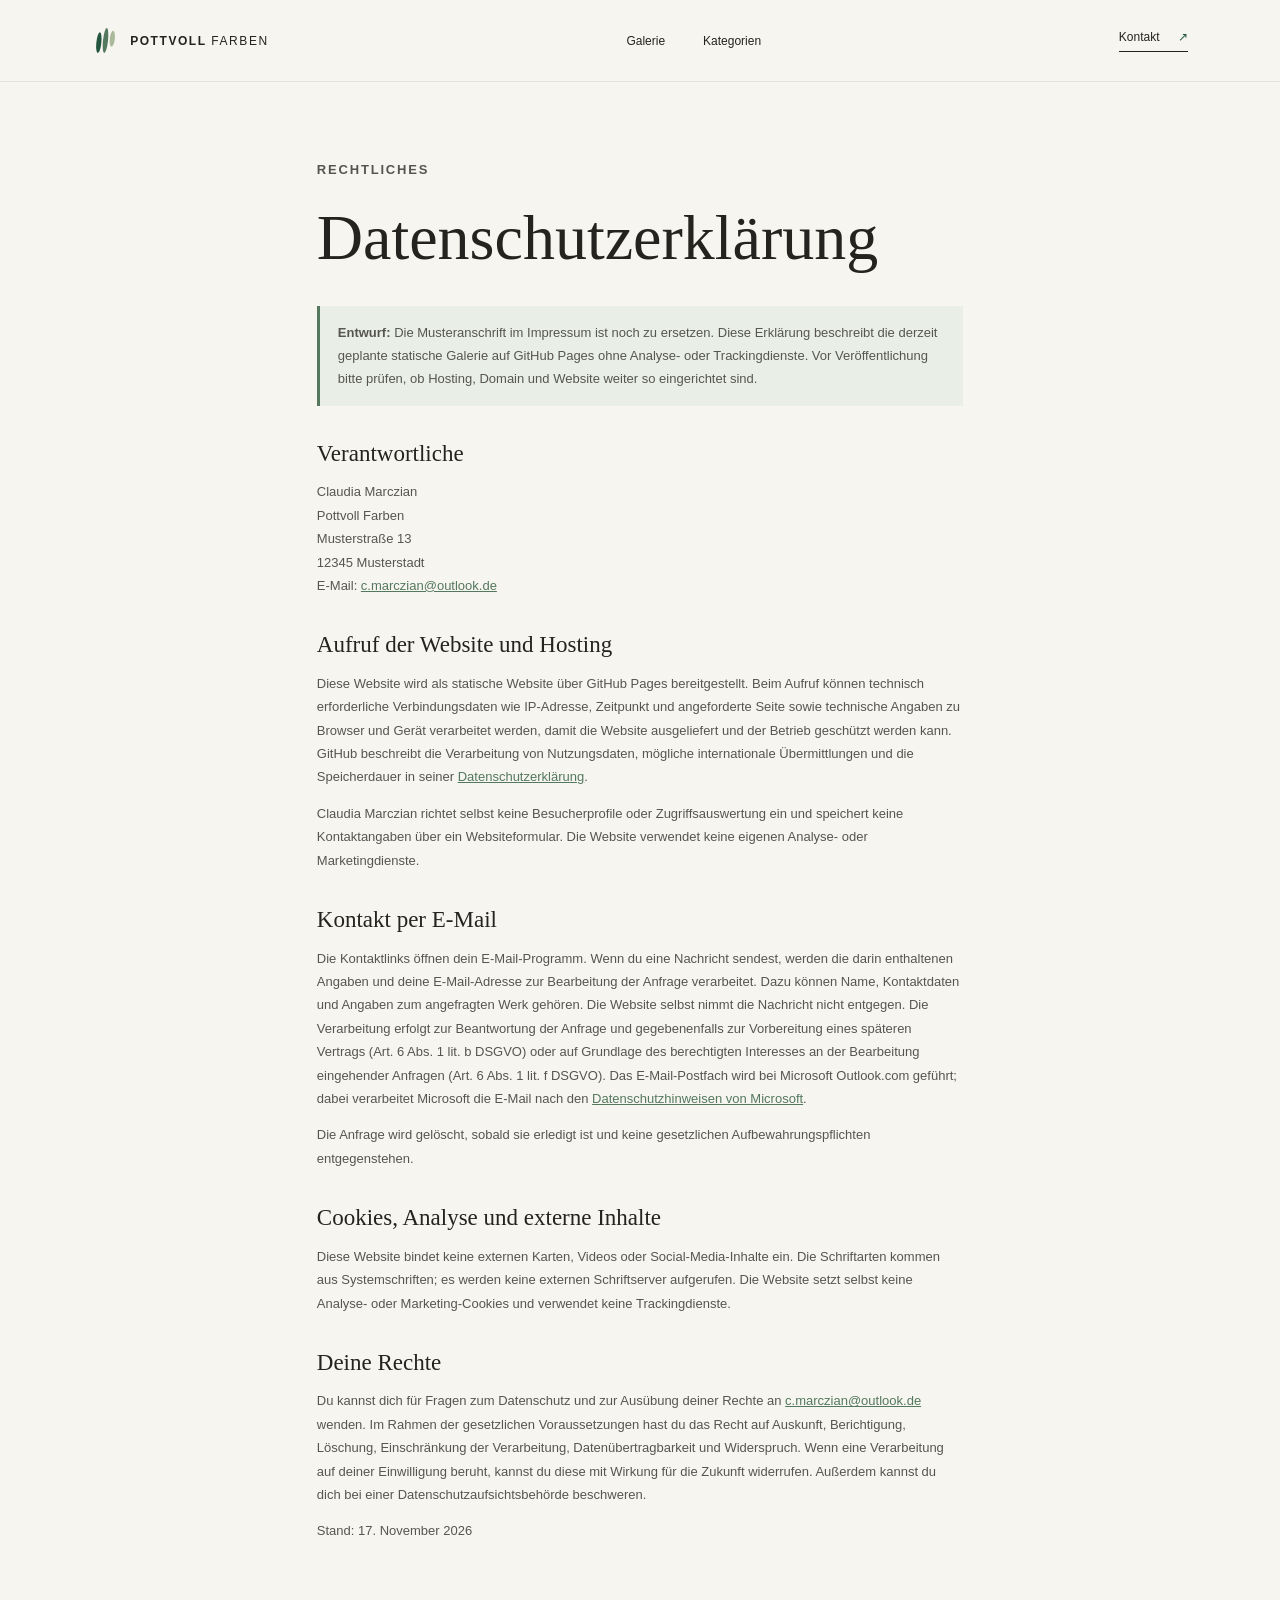
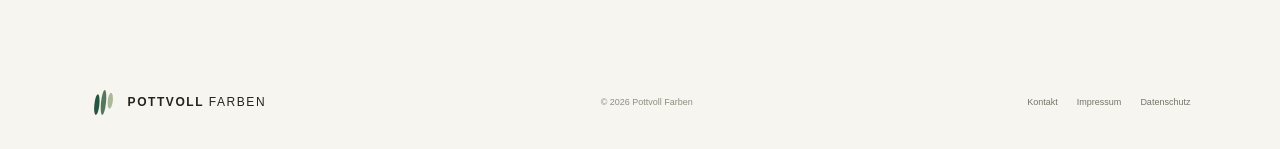
==== datenschutz.html @ c777bcc8 "2" ====
<!doctype html>
<html lang="de">
<head>
  <meta charset="utf-8" />
  <meta name="viewport" content="width=device-width, initial-scale=1" />
  <meta name="theme-color" content="#f7f5ef" />
  <title>Datenschutz — Pottvoll Farben</title>
  <link rel="stylesheet" href="styles.css" />
</head>
<body>
  <header class="site-header">
    <a class="brand" href="index.html" aria-label="Pottvoll Farben, Startseite"><span class="brand-mark"><i></i><i></i><i></i></span><span>POTTVOLL <b>FARBEN</b></span></a>
    <nav class="main-nav" aria-label="Hauptnavigation"><a href="index.html#galerie">Galerie</a><a href="index.html#themen">Kategorien</a></nav>
    <a class="contact-link" href="mailto:c.marczian@outlook.de">Kontakt <span>↗</span></a>
  </header>
  <main class="legal-page">
    <p class="eyebrow">Rechtliches</p>
    <h1>Datenschutzerklärung</h1>
    <p class="legal-notice"><strong>Entwurf:</strong> Die Musteranschrift im Impressum ist noch zu ersetzen. Diese Erklärung beschreibt die derzeit geplante statische Galerie auf GitHub Pages ohne Analyse- oder Trackingdienste. Vor Veröffentlichung bitte prüfen, ob Hosting, Domain und Website weiter so eingerichtet sind.</p>

    <h2>Verantwortliche</h2>
    <p>Claudia Marczian<br>Pottvoll Farben<br>Musterstraße 13<br>12345 Musterstadt<br>E-Mail: <a href="mailto:c.marczian@outlook.de">c.marczian@outlook.de</a></p>

    <h2>Aufruf der Website und Hosting</h2>
    <p>Diese Website wird als statische Website über GitHub Pages bereitgestellt. Beim Aufruf können technisch erforderliche Verbindungsdaten wie IP-Adresse, Zeitpunkt und angeforderte Seite sowie technische Angaben zu Browser und Gerät verarbeitet werden, damit die Website ausgeliefert und der Betrieb geschützt werden kann. GitHub beschreibt die Verarbeitung von Nutzungsdaten, mögliche internationale Übermittlungen und die Speicherdauer in seiner <a href="https://docs.github.com/en/site-policy/privacy-policies/github-general-privacy-statement" rel="noopener noreferrer">Datenschutzerklärung</a>.</p>
    <p>Claudia Marczian richtet selbst keine Besucherprofile oder Zugriffsauswertung ein und speichert keine Kontaktangaben über ein Websiteformular. Die Website verwendet keine eigenen Analyse- oder Marketingdienste.</p>

    <h2>Kontakt per E-Mail</h2>
    <p>Die Kontaktlinks öffnen dein E-Mail-Programm. Wenn du eine Nachricht sendest, werden die darin enthaltenen Angaben und deine E-Mail-Adresse zur Bearbeitung der Anfrage verarbeitet. Dazu können Name, Kontaktdaten und Angaben zum angefragten Werk gehören. Die Website selbst nimmt die Nachricht nicht entgegen. Die Verarbeitung erfolgt zur Beantwortung der Anfrage und gegebenenfalls zur Vorbereitung eines späteren Vertrags (Art. 6 Abs. 1 lit. b DSGVO) oder auf Grundlage des berechtigten Interesses an der Bearbeitung eingehender Anfragen (Art. 6 Abs. 1 lit. f DSGVO). Das E-Mail-Postfach wird bei Microsoft Outlook.com geführt; dabei verarbeitet Microsoft die E-Mail nach den <a href="https://www.microsoft.com/privacy/privacystatement" rel="noopener noreferrer">Datenschutzhinweisen von Microsoft</a>.</p>
    <p>Die Anfrage wird gelöscht, sobald sie erledigt ist und keine gesetzlichen Aufbewahrungspflichten entgegenstehen.</p>

    <h2>Cookies, Analyse und externe Inhalte</h2>
    <p>Diese Website bindet keine externen Karten, Videos oder Social-Media-Inhalte ein. Die Schriftarten kommen aus Systemschriften; es werden keine externen Schriftserver aufgerufen. Die Website setzt selbst keine Analyse- oder Marketing-Cookies und verwendet keine Trackingdienste.</p>

    <h2>Deine Rechte</h2>
    <p>Du kannst dich für Fragen zum Datenschutz und zur Ausübung deiner Rechte an <a href="mailto:c.marczian@outlook.de">c.marczian@outlook.de</a> wenden. Im Rahmen der gesetzlichen Voraussetzungen hast du das Recht auf Auskunft, Berichtigung, Löschung, Einschränkung der Verarbeitung, Datenübertragbarkeit und Widerspruch. Wenn eine Verarbeitung auf deiner Einwilligung beruht, kannst du diese mit Wirkung für die Zukunft widerrufen. Außerdem kannst du dich bei einer Datenschutzaufsichtsbehörde beschweren.</p>
    <p>Stand: 17. November 2026</p>
  </main>
  <footer class="site-footer"><a class="brand" href="index.html"><span class="brand-mark"><i></i><i></i><i></i></span><span>POTTVOLL <b>FARBEN</b></span></a><p>© <span id="year"></span> Pottvoll Farben</p><div><a href="mailto:c.marczian@outlook.de">Kontakt</a><a href="impressum.html">Impressum</a><a href="datenschutz.html" aria-current="page">Datenschutz</a></div></footer>
  <script>document.getElementById('year').textContent = new Date().getFullYear();</script>
</body>
</html>
---- styles.css ----
:root{--paper:#f7f5ef;--ink:#24231f;--muted:#77746b;--orange:#24563f;--blue:#315c48;--green:#53785d;--line:#dedbd2;--serif:Georgia,'Times New Roman',serif;--sans:Arial,Helvetica,sans-serif}*{box-sizing:border-box}html{scroll-behavior:smooth}body{margin:0;background:var(--paper);color:var(--ink);font-family:var(--sans);font-size:14px}.page-grain{position:fixed;inset:0;pointer-events:none;z-index:5;opacity:.07;background-image:url("data:image/svg+xml,%3Csvg viewBox='0 0 180 180' xmlns='http://www.w3.org/2000/svg'%3E%3Cfilter id='n'%3E%3CfeTurbulence type='fractalNoise' baseFrequency='.8' numOctaves='3' stitchTiles='stitch'/%3E%3C/filter%3E%3Crect width='100%25' height='100%25' filter='url(%23n)' opacity='.28'/%3E%3C/svg%3E")}.site-header{height:82px;padding:0 7.2%;display:flex;align-items:center;justify-content:space-between;border-bottom:1px solid rgba(36,35,31,.09);position:relative;z-index:8}.brand{display:inline-flex;align-items:center;gap:11px;color:var(--ink);text-decoration:none;font-size:12px;letter-spacing:.13em;font-weight:600}.brand b{font-weight:400}.brand-mark{height:27px;width:27px;display:flex;align-items:center;justify-content:center;gap:2px;transform:rotate(-18deg)}.brand-mark i{width:5px;height:21px;border-radius:50%;background:var(--orange);display:block;transform:rotate(24deg)}.brand-mark i:nth-child(2){height:25px;background:#53785d}.brand-mark i:nth-child(3){height:16px;background:#a9b99a}.main-nav{display:flex;gap:38px}.main-nav a,.site-footer a{color:var(--ink);text-decoration:none;font-size:12px}.main-nav a:hover,.site-footer a:hover{color:var(--orange)}.contact-link{font-size:12px;color:var(--ink);text-decoration:none;border-bottom:1px solid var(--ink);padding:0 0 7px}.contact-link span{margin-left:15px;color:var(--orange)}.menu-toggle{display:none;background:none;border:0}.hero{min-height:632px;padding:76px 11% 30px;display:grid;grid-template-columns:1fr 1.05fr;position:relative;overflow:hidden}.hero-copy{align-self:center;position:relative;z-index:2;padding-bottom:38px}.eyebrow{text-transform:uppercase;letter-spacing:.14em;font-size:9px;font-weight:600;color:var(--muted);margin:0 0 23px}.eyebrow-dot{display:inline-block;background:var(--orange);width:6px;height:6px;border-radius:100%;margin-right:7px;vertical-align:1px}.hero h1{font:500 clamp(54px,6.3vw,86px)/.99 var(--serif);letter-spacing:-.045em;margin:0 0 27px}.hero h1 em,h2 em{font-weight:500;color:var(--orange)}.hero-text{font-size:13px;line-height:1.8;color:#6d6a61;max-width:330px;margin:0 0 29px}.round-link{display:flex;align-items:center;gap:20px;color:var(--ink);text-decoration:none;font-size:11px;font-weight:600}.round-link b{border:1px solid #bdb9ad;border-radius:50%;height:31px;width:31px;display:grid;place-items:center;font-size:14px;transition:.25s}.round-link:hover b{background:var(--orange);border-color:var(--orange);color:white;transform:translateY(3px)}.hero-art{height:490px;position:relative;align-self:center}.hero-frame{position:absolute;top:18px;left:17%;width:66%;height:83%;padding:12px;background:#fff;box-shadow:0 21px 54px #382d191b;transform:rotate(3deg);animation:floatIn .8s ease-out both}.hero-artwork{height:100%;overflow:hidden;position:relative;background:#dce5d7}.art-sky{position:absolute;inset:0 0 40%;background:linear-gradient(150deg,#dfe7d5,#9db69a 62%,#53785d)}.art-hill{position:absolute;left:-9%;right:-7%;bottom:-10%;height:57%;border-radius:50% 48% 0 0;background:#6f8c6c;transform:rotate(-8deg)}.art-hill:after{content:'';position:absolute;left:20%;right:-5%;height:80%;top:20%;border-radius:50% 50% 0 0;background:#315c48;transform:rotate(12deg)}.art-flower{position:absolute;color:#f8e3a5;font-size:69px;text-shadow:0 2px 1px #765;z-index:2}.flower-one{left:25%;top:35%;transform:rotate(-12deg)}.flower-two{right:23%;top:51%;font-size:44px;color:#f8f0cf}.hero-sun{position:absolute;width:109px;height:109px;border-radius:50%;background:#a9b99a;right:18%;top:9%;z-index:1}.hero-paint{position:absolute;border-radius:60% 40% 50% 40%;filter:blur(1px);opacity:.8}.paint-a{background:#78966d;width:100px;height:155px;left:1%;top:16%;transform:rotate(28deg)}.paint-b{background:#315c48;width:110px;height:66px;right:4%;bottom:12%;transform:rotate(-34deg)}.paint-c{background:#53785d;width:47px;height:82px;left:4%;bottom:21%;transform:rotate(-20deg)}.hero-caption{position:absolute;left:3%;bottom:6%;font:italic 14px/1.4 var(--serif);color:#625c50;transform:rotate(-7deg)}.hero-index{position:absolute;right:5%;bottom:7%;font-size:9px;letter-spacing:.13em;color:#8c877a}.scribble{position:absolute;right:4%;top:10%;font-size:49px;color:var(--orange);animation:spin 30s linear infinite}.hero-bottom{position:absolute;bottom:27px;left:11%;right:11%;display:flex;align-items:center;gap:18px;text-transform:uppercase;letter-spacing:.14em;font-size:8px;color:#858176}.hero-bottom .line{height:1px;background:#d5d1c6;flex:1}.intro-strip{min-height:118px;background:#edeae1;display:flex;align-items:center;justify-content:center;gap:22px;padding:22px 7%;text-align:center}.intro-strip p{font:500 18px var(--serif);margin:0}.intro-strip p:last-child{font-size:16px;color:#656156}.intro-strip em{color:var(--orange)}.intro-star{color:var(--orange);font-size:23px}.gallery-section,.themes-section{padding:105px 10.5% 96px}.section-heading{display:flex;align-items:end;justify-content:space-between;margin-bottom:37px}.section-heading .eyebrow{margin-bottom:15px}.section-heading h2{font:500 clamp(34px,4vw,48px)/1.1 var(--serif);letter-spacing:-.035em;margin:0}.section-heading h2 em{color:var(--orange)}.section-note{font-size:11px;line-height:1.8;color:var(--muted);margin:0 1px 3px 20px}.filter-area{padding:18px 0;border-top:1px solid var(--line);border-bottom:1px solid var(--line)}.filter-row{display:flex;align-items:center;gap:18px;min-height:39px}.filter-row+.filter-row{margin-top:7px}.filter-label{font-size:8px;letter-spacing:.15em;color:#8d887c;width:71px;flex:0 0 71px}.filter-buttons{display:flex;gap:7px;flex-wrap:wrap}.filter-btn{border:1px solid transparent;background:transparent;color:#6f6b62;padding:8px 12px;border-radius:30px;font:500 10px var(--sans);cursor:pointer;transition:.2s}.filter-btn:hover{border-color:#c7c2b6;color:var(--ink)}.filter-btn.active{background:var(--ink);color:#fff;border-color:var(--ink)}.active-theme{margin-top:17px;display:inline-flex;align-items:center;gap:8px;background:#eae6da;border-radius:20px;padding:6px 10px;font-size:10px}.active-theme button{border:0;background:none;font-size:17px;cursor:pointer;color:var(--muted)}.result-line{display:flex;justify-content:space-between;align-items:center;padding:19px 0 13px;font-size:9px;color:#8b877c;letter-spacing:.05em}.result-line i{font-style:normal;color:var(--orange);margin-left:7px}.art-grid{columns:3 220px;column-gap:23px}.art-card{break-inside:avoid;margin:0 0 34px;display:block;cursor:pointer;animation:rise .5s both}.art-image{position:relative;overflow:hidden;background:#e9e5da}.art-image svg,.art-image img{display:block;width:100%;height:auto;transition:transform .55s cubic-bezier(.2,.7,.2,1)}.art-image.round{aspect-ratio:1;border-radius:50%;width:86%;margin:7% auto 0}.art-image.round svg,.art-image.round img{width:100%;height:100%;object-fit:cover}.art-card:hover .art-image svg,.art-card:hover .art-image img{transform:scale(1.035)}.art-overlay{position:absolute;inset:0;background:linear-gradient(0deg,#1716108c,transparent 50%);display:flex;align-items:end;justify-content:space-between;padding:15px;color:white;opacity:0;transition:.25s}.art-card:hover .art-overlay{opacity:1}.art-overlay span{font-size:9px;letter-spacing:.1em;text-transform:uppercase}.art-overlay b{width:28px;height:28px;border:1px solid #ffffff9c;border-radius:50%;display:grid;place-items:center;font-weight:400}.art-info{display:flex;justify-content:space-between;align-items:baseline;padding:12px 1px 0}.art-info h3{font:500 15px var(--serif);margin:0}.art-info span{font-size:9px;color:#888477}.art-meta{font-size:9px;color:#a09b8f;margin-top:6px}.empty-state{text-align:center;padding:65px 10px;color:var(--muted)}.empty-state>span{font-size:35px;color:var(--orange)}.empty-state p{font:20px var(--serif)}.empty-state button{background:none;border:0;border-bottom:1px solid var(--ink);padding:8px;cursor:pointer}.themes-section{background:#f0eee7;padding-top:86px;padding-bottom:105px}.themes-heading{margin-bottom:35px}.theme-cards{display:grid;grid-template-columns:repeat(4,1fr);gap:15px}.theme-card{height:235px;position:relative;overflow:hidden;color:white;text-decoration:none;padding:20px;display:flex;align-items:end;background:#627363;isolation:isolate;transition:transform .3s}.theme-card:hover{transform:translateY(-5px)}.theme-card:before{content:'';position:absolute;inset:0;z-index:0;background:linear-gradient(0deg,#17150fbd 0%,transparent 72%)}.theme-image{position:absolute;inset:0;width:100%;height:100%;object-fit:cover;z-index:-1;transition:transform .5s}.theme-card:hover .theme-image{transform:scale(1.06)}.theme-card>div{position:relative;z-index:1}.theme-card h3{font:500 22px var(--serif);margin:0 0 5px}.theme-card span{font-size:9px;color:#fff9;letter-spacing:.1em}.theme-arrow{position:absolute;right:18px;top:17px;z-index:1;font-size:18px}.about-band{background:#24563f;color:#fff;padding:69px 11%;display:flex;align-items:center;gap:42px}.about-mark{font-size:62px;animation:spin 36s linear infinite}.about-band .eyebrow{color:#ffe0c9;margin-bottom:12px}.about-band h2{font:500 38px/1.15 var(--serif);margin:0}.about-band h2 em{color:#c9d8bd}.about-cta{margin-left:auto;color:white;text-decoration:none;border:1px solid #ffffff85;border-radius:28px;padding:13px 17px;font-size:10px;white-space:nowrap}.about-cta span{margin-left:19px}.site-footer{min-height:93px;padding:20px 7%;display:flex;align-items:center;justify-content:space-between}.site-footer p{font-size:9px;color:#918d83}.site-footer>div{display:flex;gap:19px}.site-footer>div a{font-size:9px;color:#77736a}.art-modal{border:0;padding:0;max-width:min(850px,92vw);width:100%;max-height:90vh;background:var(--paper);color:var(--ink);box-shadow:0 25px 100px #16140e55}.art-modal::backdrop{background:#24221dcc;backdrop-filter:blur(4px)}.modal-close{position:absolute;right:14px;top:12px;border:0;background:#f7f5efcf;border-radius:50%;font-size:25px;width:36px;height:36px;cursor:pointer;z-index:2}.modal-content{display:grid;grid-template-columns:1.15fr .85fr;min-height:460px}.modal-art{display:grid;place-items:center;padding:28px;background:#ece9df}.modal-art svg,.modal-art img{max-height:75vh;width:100%;height:auto;object-fit:contain}.modal-art.rund img,.modal-art.rund svg{width:min(100%,500px);aspect-ratio:1;border-radius:50%;object-fit:cover}.modal-copy{padding:55px 38px;align-self:center}.modal-copy .eyebrow{margin-bottom:12px}.modal-copy h2{font:500 35px var(--serif);margin:0 0 12px}.modal-copy .details{color:var(--muted);font-size:11px;line-height:1.8}.modal-copy .price{font:20px var(--serif);margin-top:25px}.modal-copy a{color:var(--ink);font-size:10px;display:inline-block;margin-top:15px;border-bottom:1px solid var(--ink);padding-bottom:5px;text-decoration:none}@keyframes rise{from{opacity:0;transform:translateY(14px)}to{opacity:1;transform:translateY(0)}}@keyframes floatIn{from{opacity:0;transform:translateY(18px) rotate(0)}to{opacity:1;transform:translateY(0) rotate(3deg)}}@keyframes spin{to{transform:rotate(360deg)}}
@media(max-width:900px){.hero{padding-left:7%;padding-right:7%;min-height:590px}.hero-art{height:420px}.hero-bottom{left:7%;right:7%}.gallery-section,.themes-section{padding-left:7%;padding-right:7%}.theme-cards{grid-template-columns:repeat(3,1fr)}.theme-card{height:205px}.about-band{padding-left:7%;padding-right:7%}}
@media(max-width:650px){.site-header{height:68px;padding:0 6%}.main-nav{display:none;position:absolute;top:67px;left:0;right:0;background:var(--paper);padding:22px 6%;border-bottom:1px solid var(--line);flex-direction:column;gap:20px}.main-nav.open{display:flex}.contact-link{margin-left:auto;margin-right:18px}.menu-toggle{display:flex;flex-direction:column;gap:5px;padding:8px}.menu-toggle span{width:20px;height:1px;background:var(--ink)}.hero{display:block;padding:53px 8% 58px;min-height:0}.hero-copy{padding-bottom:0}.hero h1{font-size:62px}.hero-art{height:390px;margin:8px 0 0}.hero-frame{left:20%;width:65%;height:82%}.hero-bottom{left:8%;right:8%;bottom:20px}.intro-strip{gap:12px;flex-wrap:wrap;min-height:112px}.intro-strip p{font-size:15px}.intro-strip p:last-child{font-size:13px}.gallery-section,.themes-section{padding:73px 6%}.section-heading{align-items:start;gap:15px;flex-direction:column;margin-bottom:27px}.section-note{margin:0}.section-heading h2{font-size:38px}.filter-row{align-items:flex-start;gap:8px;flex-direction:column;margin-bottom:14px}.filter-label{width:auto;flex:auto}.filter-row+.filter-row{margin-top:10px}.filter-buttons{gap:4px}.filter-btn{padding:7px 10px}.art-grid{columns:2 140px;column-gap:13px}.art-card{margin-bottom:23px}.art-info{display:block}.art-info span{display:block;margin-top:4px}.theme-cards{grid-template-columns:repeat(2,1fr);gap:10px}.theme-card{height:190px;padding:15px}.theme-card h3{font-size:19px}.about-band{padding:48px 7%;gap:17px;flex-wrap:wrap}.about-mark{font-size:40px}.about-band h2{font-size:29px}.about-cta{margin-left:57px}.site-footer{padding:25px 6%;gap:14px;flex-wrap:wrap}.site-footer p{order:3;width:100%;margin:0}.modal-content{grid-template-columns:1fr;max-height:88vh;overflow:auto}.modal-art{min-height:300px;padding:22px}.modal-art svg{max-height:50vh;max-width:100%;width:auto}.modal-copy{padding:25px 28px 35px}.modal-copy h2{font-size:29px}}
@media(prefers-reduced-motion:reduce){*,*::before,*::after{animation-duration:.01ms!important;animation-iteration-count:1!important;scroll-behavior:auto!important;transition-duration:.01ms!important}}

.legal-page{max-width:800px;min-height:70vh;margin:0 auto;padding:76px 6% 100px}.legal-page h1{font:500 clamp(42px,6vw,64px)/1.05 var(--serif);margin:0 0 34px}.legal-page h2{font:500 23px/1.2 var(--serif);margin:34px 0 12px}.legal-page p{font-size:13px;line-height:1.8;color:#56564f}.legal-page a{color:var(--green);overflow-wrap:anywhere}.legal-notice{padding:15px 18px;border-left:3px solid #53785d;background:#e9eee6}.site-footer>div{flex-wrap:wrap}
@media(max-width:650px){.legal-page{padding:55px 7% 75px}.legal-page h1{font-size:44px}.legal-page h2{font-size:21px}}
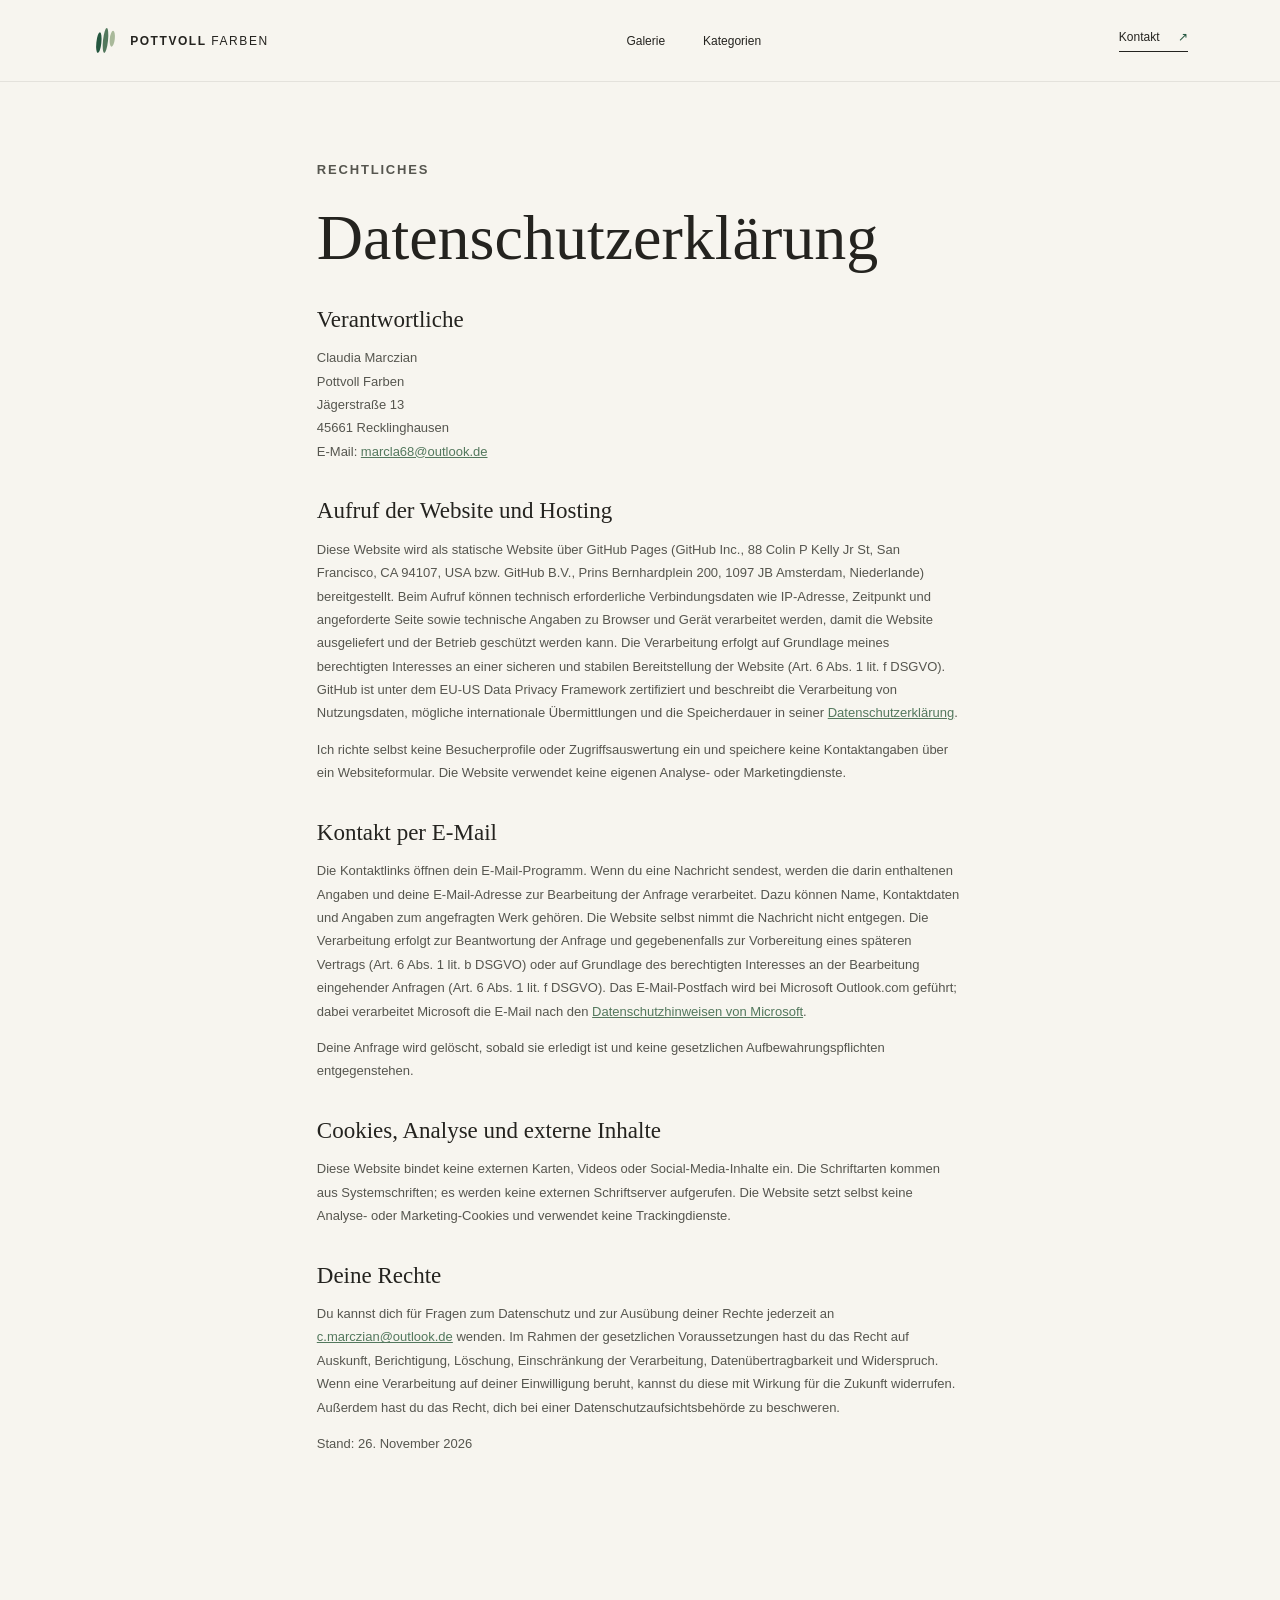
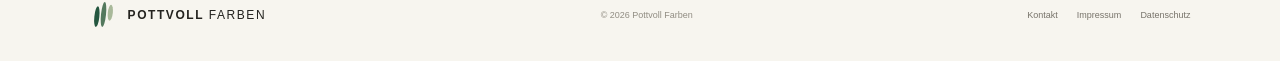
==== commit ecc27f54: "Datenschutz" ====
--- a/datenschutz.html
+++ b/datenschutz.html
@@ -16,25 +16,24 @@
   <main class="legal-page">
     <p class="eyebrow">Rechtliches</p>
     <h1>Datenschutzerklärung</h1>
-    <p class="legal-notice"><strong>Entwurf:</strong> Die Musteranschrift im Impressum ist noch zu ersetzen. Diese Erklärung beschreibt die derzeit geplante statische Galerie auf GitHub Pages ohne Analyse- oder Trackingdienste. Vor Veröffentlichung bitte prüfen, ob Hosting, Domain und Website weiter so eingerichtet sind.</p>
 
     <h2>Verantwortliche</h2>
-    <p>Claudia Marczian<br>Pottvoll Farben<br>Musterstraße 13<br>12345 Musterstadt<br>E-Mail: <a href="mailto:c.marczian@outlook.de">c.marczian@outlook.de</a></p>
+    <p>Claudia Marczian<br>Pottvoll Farben<br>Jägerstraße 13<br>45661 Recklinghausen<br>E-Mail: <a href="mailto:marcla68@outlook.de">marcla68@outlook.de</a></p>
 
     <h2>Aufruf der Website und Hosting</h2>
-    <p>Diese Website wird als statische Website über GitHub Pages bereitgestellt. Beim Aufruf können technisch erforderliche Verbindungsdaten wie IP-Adresse, Zeitpunkt und angeforderte Seite sowie technische Angaben zu Browser und Gerät verarbeitet werden, damit die Website ausgeliefert und der Betrieb geschützt werden kann. GitHub beschreibt die Verarbeitung von Nutzungsdaten, mögliche internationale Übermittlungen und die Speicherdauer in seiner <a href="https://docs.github.com/en/site-policy/privacy-policies/github-general-privacy-statement" rel="noopener noreferrer">Datenschutzerklärung</a>.</p>
-    <p>Claudia Marczian richtet selbst keine Besucherprofile oder Zugriffsauswertung ein und speichert keine Kontaktangaben über ein Websiteformular. Die Website verwendet keine eigenen Analyse- oder Marketingdienste.</p>
+    <p>Diese Website wird als statische Website über GitHub Pages (GitHub Inc., 88 Colin P Kelly Jr St, San Francisco, CA 94107, USA bzw. GitHub B.V., Prins Bernhardplein 200, 1097 JB Amsterdam, Niederlande) bereitgestellt. Beim Aufruf können technisch erforderliche Verbindungsdaten wie IP-Adresse, Zeitpunkt und angeforderte Seite sowie technische Angaben zu Browser und Gerät verarbeitet werden, damit die Website ausgeliefert und der Betrieb geschützt werden kann. Die Verarbeitung erfolgt auf Grundlage meines berechtigten Interesses an einer sicheren und stabilen Bereitstellung der Website (Art. 6 Abs. 1 lit. f DSGVO). GitHub ist unter dem EU-US Data Privacy Framework zertifiziert und beschreibt die Verarbeitung von Nutzungsdaten, mögliche internationale Übermittlungen und die Speicherdauer in seiner <a href="https://docs.github.com/en/site-policy/privacy-policies/github-general-privacy-statement" rel="noopener noreferrer">Datenschutzerklärung</a>.</p>
+    <p>Ich richte selbst keine Besucherprofile oder Zugriffsauswertung ein und speichere keine Kontaktangaben über ein Websiteformular. Die Website verwendet keine eigenen Analyse- oder Marketingdienste.</p>
 
     <h2>Kontakt per E-Mail</h2>
     <p>Die Kontaktlinks öffnen dein E-Mail-Programm. Wenn du eine Nachricht sendest, werden die darin enthaltenen Angaben und deine E-Mail-Adresse zur Bearbeitung der Anfrage verarbeitet. Dazu können Name, Kontaktdaten und Angaben zum angefragten Werk gehören. Die Website selbst nimmt die Nachricht nicht entgegen. Die Verarbeitung erfolgt zur Beantwortung der Anfrage und gegebenenfalls zur Vorbereitung eines späteren Vertrags (Art. 6 Abs. 1 lit. b DSGVO) oder auf Grundlage des berechtigten Interesses an der Bearbeitung eingehender Anfragen (Art. 6 Abs. 1 lit. f DSGVO). Das E-Mail-Postfach wird bei Microsoft Outlook.com geführt; dabei verarbeitet Microsoft die E-Mail nach den <a href="https://www.microsoft.com/privacy/privacystatement" rel="noopener noreferrer">Datenschutzhinweisen von Microsoft</a>.</p>
-    <p>Die Anfrage wird gelöscht, sobald sie erledigt ist und keine gesetzlichen Aufbewahrungspflichten entgegenstehen.</p>
+    <p>Deine Anfrage wird gelöscht, sobald sie erledigt ist und keine gesetzlichen Aufbewahrungspflichten entgegenstehen.</p>
 
     <h2>Cookies, Analyse und externe Inhalte</h2>
     <p>Diese Website bindet keine externen Karten, Videos oder Social-Media-Inhalte ein. Die Schriftarten kommen aus Systemschriften; es werden keine externen Schriftserver aufgerufen. Die Website setzt selbst keine Analyse- oder Marketing-Cookies und verwendet keine Trackingdienste.</p>
 
     <h2>Deine Rechte</h2>
-    <p>Du kannst dich für Fragen zum Datenschutz und zur Ausübung deiner Rechte an <a href="mailto:c.marczian@outlook.de">c.marczian@outlook.de</a> wenden. Im Rahmen der gesetzlichen Voraussetzungen hast du das Recht auf Auskunft, Berichtigung, Löschung, Einschränkung der Verarbeitung, Datenübertragbarkeit und Widerspruch. Wenn eine Verarbeitung auf deiner Einwilligung beruht, kannst du diese mit Wirkung für die Zukunft widerrufen. Außerdem kannst du dich bei einer Datenschutzaufsichtsbehörde beschweren.</p>
-    <p>Stand: 17. November 2026</p>
+    <p>Du kannst dich für Fragen zum Datenschutz und zur Ausübung deiner Rechte jederzeit an <a href="mailto:c.marczian@outlook.de">c.marczian@outlook.de</a> wenden. Im Rahmen der gesetzlichen Voraussetzungen hast du das Recht auf Auskunft, Berichtigung, Löschung, Einschränkung der Verarbeitung, Datenübertragbarkeit und Widerspruch. Wenn eine Verarbeitung auf deiner Einwilligung beruht, kannst du diese mit Wirkung für die Zukunft widerrufen. Außerdem hast du das Recht, dich bei einer Datenschutzaufsichtsbehörde zu beschweren.</p>
+    <p>Stand: 26. November 2026</p>
   </main>
   <footer class="site-footer"><a class="brand" href="index.html"><span class="brand-mark"><i></i><i></i><i></i></span><span>POTTVOLL <b>FARBEN</b></span></a><p>© <span id="year"></span> Pottvoll Farben</p><div><a href="mailto:c.marczian@outlook.de">Kontakt</a><a href="impressum.html">Impressum</a><a href="datenschutz.html" aria-current="page">Datenschutz</a></div></footer>
   <script>document.getElementById('year').textContent = new Date().getFullYear();</script>
